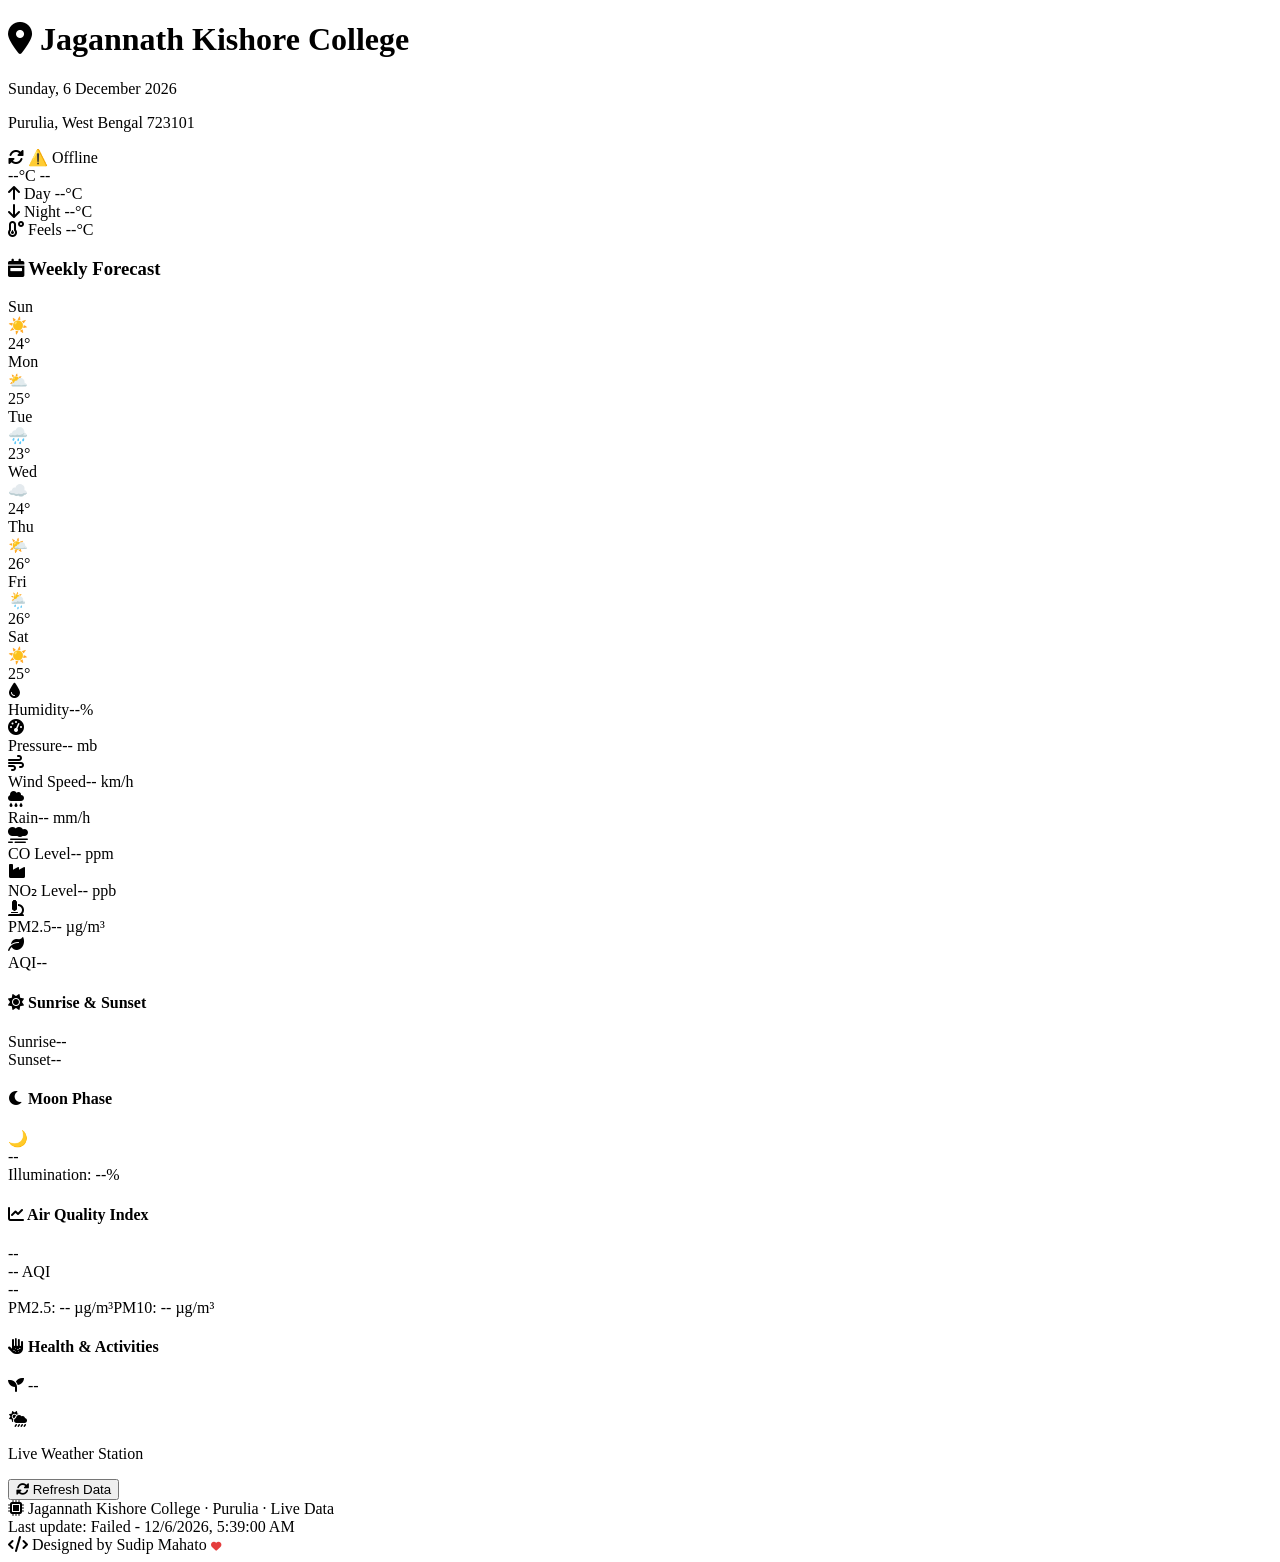
==== index.html @ 088af23a "Add files via upload" ====
<!DOCTYPE html>
<html lang="en">
<head>
    <meta charset="UTF-8">
    <meta name="viewport" content="width=device-width, initial-scale=1.0, user-scalable=yes">
    <title>Jagannath Kishore College · Live Weather Station</title>
    <link href="https://fonts.googleapis.com/css2?family=Inter:opsz,wght@14..32,300;400;500;600;700;800&display=swap" rel="stylesheet">
    <link rel="stylesheet" href="https://cdnjs.cloudflare.com/ajax/libs/font-awesome/6.0.0-beta3/css/all.min.css">
    <link rel="stylesheet" href="styles.css">
</head>
<body>
<div class="dashboard">
    <div class="header">
        <div class="location-date">
            <h1><i class="fas fa-map-marker-alt"></i> Jagannath Kishore College</h1>
            <p class="date" id="currentDate">Loading...</p>
            <p class="sub-location">Purulia, West Bengal 723101</p>
        </div>
        <div class="last-updated-badge"><i class="fas fa-sync-alt"></i> <span id="refreshHint">Connecting...</span></div>
    </div>

    <div class="main-temp-section">
        <div class="temp-display">
            <span class="large-temp" id="mainTemp">--</span><span class="temp-unit">°C</span>
            <span class="weather-condition" id="weatherCondition">--</span>
        </div>
        <div class="temp-details">
            <div class="detail-item"><i class="fas fa-arrow-up"></i> Day <span id="dayHigh">--</span>°C</div>
            <div class="detail-item"><i class="fas fa-arrow-down"></i> Night <span id="nightLow">--</span>°C</div>
            <div class="detail-item"><i class="fas fa-temperature-low"></i> Feels <span id="feelsLike">--</span>°C</div>
        </div>
    </div>

    <div class="section-title"><h3><i class="fas fa-calendar-week"></i> Weekly Forecast</h3></div>
    <div class="forecast-scroll" id="forecastContainer">Loading forecast...</div>

    <div class="two-columns">
        <div class="metrics-grid">
            <div class="metric-card"><div class="metric-icon"><i class="fas fa-tint"></i></div><div class="metric-info"><span class="metric-label">Humidity</span><span class="metric-value" id="humidityVal">--<span class="unit-sm">%</span></span></div></div>
            <div class="metric-card"><div class="metric-icon"><i class="fas fa-gauge-high"></i></div><div class="metric-info"><span class="metric-label">Pressure</span><span class="metric-value" id="pressureVal">--<span class="unit-sm"> mb</span></span></div></div>
            <div class="metric-card"><div class="metric-icon"><i class="fas fa-wind"></i></div><div class="metric-info"><span class="metric-label">Wind Speed</span><span class="metric-value" id="windInfo">--<span class="unit-sm"> km/h</span></span></div></div>
            <div class="metric-card"><div class="metric-icon"><i class="fas fa-cloud-rain"></i></div><div class="metric-info"><span class="metric-label">Rain</span><span class="metric-value" id="rainVal">--<span class="unit-sm"> mm/h</span></span></div></div>
            <div class="metric-card"><div class="metric-icon"><i class="fas fa-smog"></i></div><div class="metric-info"><span class="metric-label">CO Level</span><span class="metric-value" id="coVal">--<span class="unit-sm"> ppm</span></span></div></div>
            <div class="metric-card"><div class="metric-icon"><i class="fas fa-industry"></i></div><div class="metric-info"><span class="metric-label">NO₂ Level</span><span class="metric-value" id="no2Val">--<span class="unit-sm"> ppb</span></span></div></div>
            <div class="metric-card"><div class="metric-icon"><i class="fas fa-microscope"></i></div><div class="metric-info"><span class="metric-label">PM2.5</span><span class="metric-value" id="pm25val">--<span class="unit-sm"> µg/m³</span></span></div></div>
            <div class="metric-card"><div class="metric-icon"><i class="fas fa-leaf"></i></div><div class="metric-info"><span class="metric-label">AQI</span><span class="metric-value" id="aqiValue">--</span></div></div>
        </div>

        <div class="sidebar">
            <div class="sidebar-card"><h4><i class="fas fa-sun"></i> Sunrise & Sunset</h4><div class="sun-times"><div class="sun-item"><span class="sun-label">Sunrise</span><span class="sun-value" id="sunriseTime">--</span></div><div class="sun-item"><span class="sun-label">Sunset</span><span class="sun-value" id="sunsetTime">--</span></div></div></div>
            <div class="sidebar-card"><h4><i class="fas fa-moon"></i> Moon Phase</h4><div class="moon-info"><div class="moon-icon-large">🌙</div><div><div class="moon-name" id="moonPhaseName">--</div><div class="moon-illum">Illumination: <span id="moonIllum">--</span>%</div></div></div></div>
            <div class="sidebar-card aqi-card-detail"><h4><i class="fas fa-chart-line"></i> Air Quality Index</h4><div class="aqi-level-large" id="aqiLevel">--</div><div class="aqi-value-large"><span id="aqiValueLarge">--</span> AQI</div><div class="aqi-description" id="aqiDesc">--</div><div class="pm-details"><span>PM2.5: <span id="pm25valSide">--</span> µg/m³</span><span>PM10: <span id="pm10valSide">--</span> µg/m³</span></div></div>
            <div class="sidebar-card"><h4><i class="fas fa-allergies"></i> Health & Activities</h4><p id="pollenInfo"><i class="fas fa-seedling"></i> --</p></div>
            <div class="get-app-card"><i class="fas fa-cloud-sun-rain"></i><p>Live Weather Station</p><button class="app-btn" id="refreshBtn"><i class="fas fa-sync-alt"></i> Refresh Data</button></div>
        </div>
    </div>

    <div class="footer">
        <div class="college-footer"><i class="fas fa-microchip"></i> Jagannath Kishore College · Purulia · Live Data</div>
        <div class="update-time" id="updateTimestamp">Last update: --</div>
        <div class="designer-credit"><i class="fas fa-code"></i> Designed by Sudip Mahato <i class="fas fa-heart" style="color:#e53e3e; font-size:0.65rem;"></i></div>
    </div>
</div>

<script src="script.js"></script>
</body>
</html>
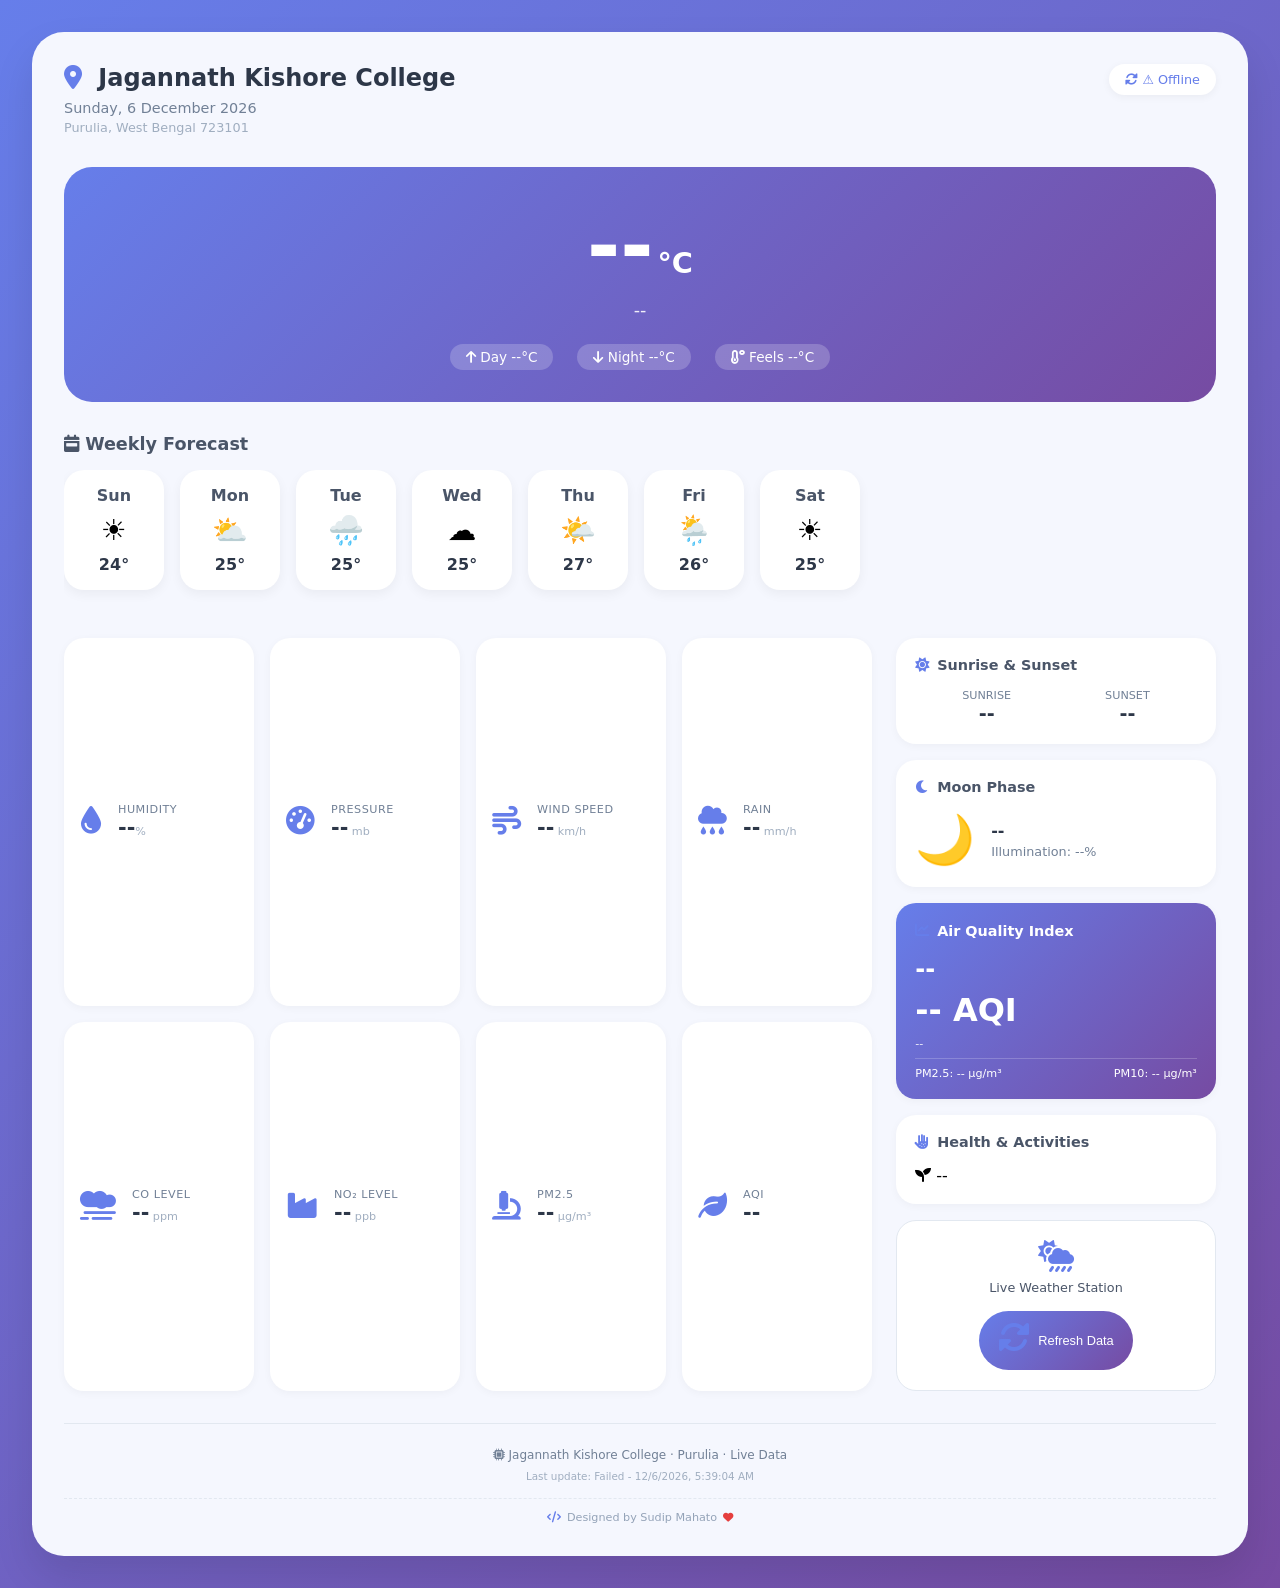
==== commit 1cb8103d: "Update index.html" ====
--- a/index.html
+++ b/index.html
@@ -6,7 +6,424 @@
     <title>Jagannath Kishore College · Live Weather Station</title>
     <link href="https://fonts.googleapis.com/css2?family=Inter:opsz,wght@14..32,300;400;500;600;700;800&display=swap" rel="stylesheet">
     <link rel="stylesheet" href="https://cdnjs.cloudflare.com/ajax/libs/font-awesome/6.0.0-beta3/css/all.min.css">
-    <link rel="stylesheet" href="styles.css">
+    <style>
+        * {
+            margin: 0;
+            padding: 0;
+            box-sizing: border-box;
+        }
+
+        body {
+            font-family: 'Inter', system-ui, sans-serif;
+            background: linear-gradient(135deg, #667eea 0%, #764ba2 100%);
+            padding: 2rem;
+            min-height: 100vh;
+        }
+
+        .dashboard {
+            max-width: 1400px;
+            margin: 0 auto;
+            background: #f5f7fe;
+            border-radius: 32px;
+            box-shadow: 0 20px 40px rgba(0,0,0,0.1);
+            overflow: hidden;
+            padding: 2rem;
+        }
+
+        .header {
+            display: flex;
+            justify-content: space-between;
+            align-items: flex-start;
+            margin-bottom: 2rem;
+            flex-wrap: wrap;
+            gap: 1rem;
+        }
+
+        .location-date h1 {
+            font-size: 1.5rem;
+            color: #2d3748;
+            margin-bottom: 0.5rem;
+        }
+
+        .location-date h1 i {
+            color: #667eea;
+            margin-right: 8px;
+        }
+
+        .date {
+            font-size: 0.9rem;
+            color: #718096;
+            margin-bottom: 0.25rem;
+        }
+
+        .sub-location {
+            font-size: 0.8rem;
+            color: #a0aec0;
+        }
+
+        .last-updated-badge {
+            background: white;
+            padding: 0.5rem 1rem;
+            border-radius: 50px;
+            box-shadow: 0 2px 8px rgba(0,0,0,0.05);
+            font-size: 0.8rem;
+            color: #667eea;
+        }
+
+        .main-temp-section {
+            background: linear-gradient(135deg, #667eea 0%, #764ba2 100%);
+            border-radius: 28px;
+            padding: 2rem;
+            margin-bottom: 2rem;
+            color: white;
+            text-align: center;
+        }
+
+        .large-temp {
+            font-size: 5rem;
+            font-weight: 800;
+        }
+
+        .temp-unit {
+            font-size: 1.8rem;
+            font-weight: 600;
+            margin-left: 4px;
+        }
+
+        .weather-condition {
+            display: block;
+            font-size: 1.1rem;
+            margin-top: 0.5rem;
+            opacity: 0.9;
+        }
+
+        .temp-details {
+            display: flex;
+            justify-content: center;
+            gap: 1.5rem;
+            margin-top: 1.5rem;
+        }
+
+        .detail-item {
+            background: rgba(255,255,255,0.2);
+            padding: 0.3rem 1rem;
+            border-radius: 50px;
+            font-size: 0.85rem;
+        }
+
+        .section-title {
+            margin: 1.5rem 0 1rem;
+        }
+
+        .section-title h3 {
+            font-size: 1.1rem;
+            color: #4a5568;
+        }
+
+        .forecast-scroll {
+            display: flex;
+            gap: 1rem;
+            overflow-x: auto;
+            padding-bottom: 1rem;
+            margin-bottom: 2rem;
+            scrollbar-width: thin;
+        }
+
+        .forecast-scroll::-webkit-scrollbar {
+            height: 6px;
+        }
+
+        .forecast-scroll::-webkit-scrollbar-track {
+            background: #e2e8f0;
+            border-radius: 10px;
+        }
+
+        .forecast-scroll::-webkit-scrollbar-thumb {
+            background: #667eea;
+            border-radius: 10px;
+        }
+
+        .forecast-card {
+            min-width: 100px;
+            background: white;
+            border-radius: 20px;
+            padding: 1rem;
+            text-align: center;
+            box-shadow: 0 4px 12px rgba(0,0,0,0.05);
+            transition: transform 0.2s;
+        }
+
+        .forecast-card:hover {
+            transform: translateY(-4px);
+        }
+
+        .forecast-day {
+            font-weight: 600;
+            color: #4a5568;
+            margin-bottom: 8px;
+        }
+
+        .forecast-icon {
+            font-size: 1.8rem;
+            margin: 8px 0;
+        }
+
+        .forecast-temp {
+            font-weight: 700;
+            color: #2d3748;
+        }
+
+        .two-columns {
+            display: grid;
+            grid-template-columns: 1fr 320px;
+            gap: 1.5rem;
+            margin-top: 1rem;
+        }
+
+        .metrics-grid {
+            display: grid;
+            grid-template-columns: repeat(auto-fill, minmax(180px, 1fr));
+            gap: 1rem;
+        }
+
+        .metric-card {
+            background: white;
+            border-radius: 20px;
+            padding: 1rem;
+            display: flex;
+            align-items: center;
+            gap: 1rem;
+            box-shadow: 0 2px 8px rgba(0,0,0,0.04);
+            transition: all 0.2s;
+        }
+
+        .metric-card:hover {
+            box-shadow: 0 6px 16px rgba(0,0,0,0.08);
+            transform: translateY(-2px);
+        }
+
+        .metric-icon i {
+            font-size: 1.8rem;
+            color: #667eea;
+        }
+
+        .metric-info {
+            display: flex;
+            flex-direction: column;
+        }
+
+        .metric-label {
+            font-size: 0.7rem;
+            text-transform: uppercase;
+            color: #718096;
+            letter-spacing: 0.5px;
+        }
+
+        .metric-value {
+            font-size: 1.3rem;
+            font-weight: 700;
+            color: #2d3748;
+        }
+
+        .unit-sm {
+            font-size: 0.7rem;
+            font-weight: 500;
+            color: #a0aec0;
+        }
+
+        .sidebar {
+            display: flex;
+            flex-direction: column;
+            gap: 1rem;
+        }
+
+        .sidebar-card {
+            background: white;
+            border-radius: 20px;
+            padding: 1.2rem;
+            box-shadow: 0 2px 8px rgba(0,0,0,0.04);
+        }
+
+        .sidebar-card h4 {
+            font-size: 0.9rem;
+            color: #4a5568;
+            margin-bottom: 1rem;
+            display: flex;
+            align-items: center;
+            gap: 8px;
+        }
+
+        .sidebar-card h4 i {
+            color: #667eea;
+        }
+
+        .sun-times {
+            display: flex;
+            justify-content: space-around;
+        }
+
+        .sun-item {
+            text-align: center;
+        }
+
+        .sun-label {
+            display: block;
+            font-size: 0.7rem;
+            color: #718096;
+            text-transform: uppercase;
+        }
+
+        .sun-value {
+            font-size: 1.2rem;
+            font-weight: 600;
+            color: #2d3748;
+        }
+
+        .moon-info {
+            display: flex;
+            align-items: center;
+            gap: 1rem;
+        }
+
+        .moon-icon-large {
+            font-size: 3rem;
+        }
+
+        .moon-name {
+            font-weight: 600;
+            color: #2d3748;
+            margin-bottom: 4px;
+        }
+
+        .moon-illum {
+            font-size: 0.8rem;
+            color: #718096;
+        }
+
+        .aqi-card-detail {
+            background: linear-gradient(135deg, #667eea 0%, #764ba2 100%);
+            color: white;
+        }
+
+        .aqi-card-detail h4 {
+            color: white;
+        }
+
+        .aqi-level-large {
+            font-size: 1.5rem;
+            font-weight: 700;
+            margin: 0.5rem 0;
+        }
+
+        .aqi-value-large {
+            font-size: 2rem;
+            font-weight: 800;
+        }
+
+        .aqi-description {
+            font-size: 0.7rem;
+            opacity: 0.9;
+            margin: 0.5rem 0;
+        }
+
+        .pm-details {
+            display: flex;
+            justify-content: space-between;
+            font-size: 0.7rem;
+            margin-top: 0.5rem;
+            border-top: 1px solid rgba(255,255,255,0.2);
+            padding-top: 0.5rem;
+        }
+
+        .get-app-card {
+            background: white;
+            border-radius: 20px;
+            padding: 1.2rem;
+            text-align: center;
+            border: 1px solid #e2e8f0;
+        }
+
+        .get-app-card i {
+            font-size: 2rem;
+            color: #667eea;
+            margin-bottom: 8px;
+        }
+
+        .get-app-card p {
+            font-size: 0.8rem;
+            color: #4a5568;
+            margin-bottom: 1rem;
+        }
+
+        .app-btn {
+            background: linear-gradient(135deg, #667eea 0%, #764ba2 100%);
+            color: white;
+            border: none;
+            padding: 0.6rem 1.2rem;
+            border-radius: 50px;
+            font-size: 0.8rem;
+            cursor: pointer;
+            transition: opacity 0.2s;
+            display: inline-flex;
+            align-items: center;
+            gap: 8px;
+        }
+
+        .app-btn:hover {
+            opacity: 0.9;
+        }
+
+        .footer {
+            margin-top: 2rem;
+            padding-top: 1.5rem;
+            border-top: 1px solid #e2e8f0;
+            text-align: center;
+        }
+
+        .college-footer {
+            font-size: 0.75rem;
+            color: #718096;
+            margin-bottom: 0.5rem;
+        }
+
+        .update-time {
+            font-size: 0.65rem;
+            color: #a0aec0;
+            margin-top: 0.5rem;
+        }
+
+        .designer-credit {
+            margin-top: 1rem;
+            padding-top: 0.75rem;
+            border-top: 1px dashed #e2e8f0;
+            font-size: 0.7rem;
+            color: #94a3b8;
+            text-align: center;
+        }
+
+        .designer-credit i {
+            color: #667eea;
+            margin: 0 2px;
+        }
+
+        @media (max-width: 900px) {
+            body {
+                padding: 1rem;
+            }
+            .dashboard {
+                padding: 1rem;
+            }
+            .two-columns {
+                grid-template-columns: 1fr;
+            }
+            .large-temp {
+                font-size: 3.5rem;
+            }
+            .temp-unit {
+                font-size: 1.2rem;
+            }
+        }
+    </style>
 </head>
 <body>
 <div class="dashboard">
@@ -62,6 +479,154 @@
     </div>
 </div>
 
-<script src="script.js"></script>
+<script>
+    // Your Google Apps Script URL
+    const APP_SCRIPT_URL = "https://script.google.com/macros/s/AKfycbwYH5Z_UHoLAL3S5qI3YYpnICHrtEcD-1VmdOc028qexu4j9sNbNYFOlctTRDMMPaZZcw/exec";
+
+    function setCurrentDate() {
+        const days = ['Sunday', 'Monday', 'Tuesday', 'Wednesday', 'Thursday', 'Friday', 'Saturday'];
+        const months = ['January', 'February', 'March', 'April', 'May', 'June', 'July', 'August', 'September', 'October', 'November', 'December'];
+        const now = new Date();
+        document.getElementById('currentDate').textContent = `${days[now.getDay()]}, ${now.getDate()} ${months[now.getMonth()]} ${now.getFullYear()}`;
+    }
+    setCurrentDate();
+
+    function generateWeeklyForecast(currentTemp) {
+        const days = ['Sunday', 'Monday', 'Tuesday', 'Wednesday', 'Thursday', 'Friday', 'Saturday'];
+        const icons = ['☀️', '⛅', '🌧️', '☁️', '🌤️', '🌦️'];
+        const today = new Date().getDay();
+        const forecast = [];
+        for (let i = 0; i < 7; i++) {
+            const dayIndex = (today + i) % 7;
+            let tempChange = i === 0 ? 0 : (Math.random() * 5) - 1;
+            forecast.push({ day: days[dayIndex], temp: Math.round(currentTemp + tempChange), icon: icons[i % icons.length] });
+        }
+        return forecast;
+    }
+
+    function renderForecast(forecast) {
+        const container = document.getElementById('forecastContainer');
+        if (!container) return;
+        container.innerHTML = forecast.map(day => `<div class="forecast-card"><div class="forecast-day">${day.day.substring(0, 3)}</div><div class="forecast-icon">${day.icon}</div><div class="forecast-temp">${day.temp}°</div></div>`).join('');
+    }
+
+    function calculateAQI(pm25, pm10) {
+        const pm25Breakpoints = [0, 30, 60, 90, 120, 250, 500];
+        const pm25AQI = [0, 50, 100, 200, 300, 400, 500];
+        const pm10Breakpoints = [0, 50, 100, 250, 350, 430, 500];
+        const pm10AQI = [0, 50, 100, 200, 300, 400, 500];
+
+        function calcSubIndex(value, breakpoints, aqiValues) {
+            if (value <= breakpoints[0]) return 0;
+            for (let i = 1; i < breakpoints.length; i++) {
+                if (value <= breakpoints[i]) {
+                    const bpLow = breakpoints[i - 1], bpHigh = breakpoints[i];
+                    const aqiLow = aqiValues[i - 1], aqiHigh = aqiValues[i];
+                    return Math.round(((aqiHigh - aqiLow) / (bpHigh - bpLow)) * (value - bpLow) + aqiLow);
+                }
+            }
+            return aqiValues[aqiValues.length - 1];
+        }
+        return Math.max(calcSubIndex(pm25, pm25Breakpoints, pm25AQI), calcSubIndex(pm10, pm10Breakpoints, pm10AQI));
+    }
+
+    async function fetchWeatherData() {
+        const statusHint = document.getElementById('refreshHint');
+        const updateTimestamp = document.getElementById('updateTimestamp');
+        try {
+            if (statusHint) statusHint.innerHTML = "<i class='fas fa-spinner fa-pulse'></i> Loading...";
+            const response = await fetch(APP_SCRIPT_URL);
+            const result = await response.json();
+            if (result.status === 'success' && result.data && result.data.length > 0) {
+                const d = result.data[0];
+                
+                // 13-column mapping: A=temp, B=humidity, C=highTemp, D=lowTemp, E=pressure, F=uvIndex, G=pm25, H=pm10, I=co, J=no2, K=windSpeed, L=windDirection, M=rainfall
+                const temp = parseFloat(d[0]) || 24;
+                const humidity = parseFloat(d[1]) || 65;
+                const highTemp = parseFloat(d[2]) || 32;
+                const lowTemp = parseFloat(d[3]) || 22;
+                const pressure = parseFloat(d[4]) || 1013;
+                const pm25 = parseFloat(d[6]) || 45;
+                const pm10 = parseFloat(d[7]) || 78;
+                const co = parseFloat(d[8]) || 0.8;
+                const no2 = parseFloat(d[9]) || 25;
+                const windSpeed = parseFloat(d[10]) || 12;
+                const rainfall = parseFloat(d[12]) || 0;
+                const aqi = calculateAQI(pm25, pm10);
+                
+                let aqiLevel = "Good", aqiDesc = "Air quality is satisfactory";
+                if (aqi > 50 && aqi <= 100) { aqiLevel = "Satisfactory"; aqiDesc = "May cause minor breathing discomfort"; }
+                else if (aqi > 100 && aqi <= 200) { aqiLevel = "Moderate"; aqiDesc = "May cause breathing discomfort to sensitive groups"; }
+                else if (aqi > 200 && aqi <= 300) { aqiLevel = "Poor"; aqiDesc = "May cause breathing discomfort to most people"; }
+                else if (aqi > 300 && aqi <= 400) { aqiLevel = "Very Poor"; aqiDesc = "May cause respiratory illness"; }
+                else if (aqi > 400) { aqiLevel = "Severe"; aqiDesc = "May cause serious health effects"; }
+                
+                let condition = "Clear Sky";
+                if (rainfall > 5) condition = "Heavy Rain";
+                else if (rainfall > 1) condition = "Light Rain";
+                else if (rainfall > 0) condition = "Drizzle";
+                else if (temp > 35) condition = "Hot & Sunny";
+                else if (temp < 15) condition = "Cold";
+                
+                // Simple moon phase calculation
+                const getMoonPhase = () => {
+                    const phaseNames = ["New Moon", "Waxing Crescent", "First Quarter", "Waxing Gibbous", "Full Moon", "Waning Gibbous", "Last Quarter", "Waning Crescent"];
+                    const lunarMonth = 29.53;
+                    const now = new Date();
+                    const newMoon = new Date(2025, 4, 1); // approximate
+                    const diffDays = (now - newMoon) / (1000 * 60 * 60 * 24);
+                    const phaseIndex = Math.floor((diffDays % lunarMonth) / lunarMonth * 8);
+                    return phaseNames[phaseIndex % 8];
+                };
+                
+                document.getElementById('mainTemp').textContent = temp.toFixed(1);
+                document.getElementById('weatherCondition').textContent = condition;
+                document.getElementById('dayHigh').textContent = highTemp.toFixed(1);
+                document.getElementById('nightLow').textContent = lowTemp.toFixed(1);
+                document.getElementById('feelsLike').textContent = (temp - 2).toFixed(1);
+                document.getElementById('humidityVal').innerHTML = humidity.toFixed(0) + '<span class="unit-sm">%</span>';
+                document.getElementById('pressureVal').innerHTML = pressure.toFixed(1) + '<span class="unit-sm"> mb</span>';
+                document.getElementById('windInfo').innerHTML = windSpeed.toFixed(1) + '<span class="unit-sm"> km/h</span>';
+                document.getElementById('rainVal').innerHTML = rainfall.toFixed(1) + '<span class="unit-sm"> mm/h</span>';
+                document.getElementById('coVal').innerHTML = co.toFixed(2) + '<span class="unit-sm"> ppm</span>';
+                document.getElementById('no2Val').innerHTML = no2.toFixed(1) + '<span class="unit-sm"> ppb</span>';
+                document.getElementById('pm25val').innerHTML = pm25.toFixed(1) + '<span class="unit-sm"> µg/m³</span>';
+                document.getElementById('pm25valSide').textContent = pm25.toFixed(1);
+                document.getElementById('pm10valSide').textContent = pm10.toFixed(1);
+                document.getElementById('aqiValue').textContent = aqi;
+                document.getElementById('aqiValueLarge').textContent = aqi;
+                document.getElementById('aqiLevel').textContent = aqiLevel;
+                document.getElementById('aqiDesc').textContent = aqiDesc;
+                document.getElementById('moonPhaseName').textContent = getMoonPhase();
+                document.getElementById('moonIllum').textContent = Math.floor(Math.random() * 100);
+                document.getElementById('sunriseTime').textContent = "05:08 AM";
+                document.getElementById('sunsetTime').textContent = "06:18 PM";
+                document.getElementById('pollenInfo').innerHTML = '<i class="fas fa-seedling"></i> Pollen levels are moderate in Purulia today';
+                renderForecast(generateWeeklyForecast(temp));
+                updateTimestamp.innerHTML = `Last update: ${new Date().toLocaleString()}`;
+                statusHint.innerHTML = "✅ Live";
+            } else {
+                throw new Error("No data");
+            }
+        } catch (error) {
+            console.error("Fetch error:", error);
+            statusHint.innerHTML = "⚠️ Offline";
+            updateTimestamp.innerHTML = `Last update: Failed - ${new Date().toLocaleString()}`;
+            renderForecast(generateWeeklyForecast(24));
+        }
+    }
+
+    document.getElementById('refreshBtn').addEventListener('click', async () => {
+        const btn = document.getElementById('refreshBtn');
+        btn.innerHTML = '<i class="fas fa-spinner fa-pulse"></i> Loading';
+        btn.disabled = true;
+        await fetchWeatherData();
+        btn.innerHTML = '<i class="fas fa-sync-alt"></i> Refresh Data';
+        btn.disabled = false;
+    });
+
+    fetchWeatherData();
+    setInterval(fetchWeatherData, 60000);
+</script>
 </body>
-</html>+</html>
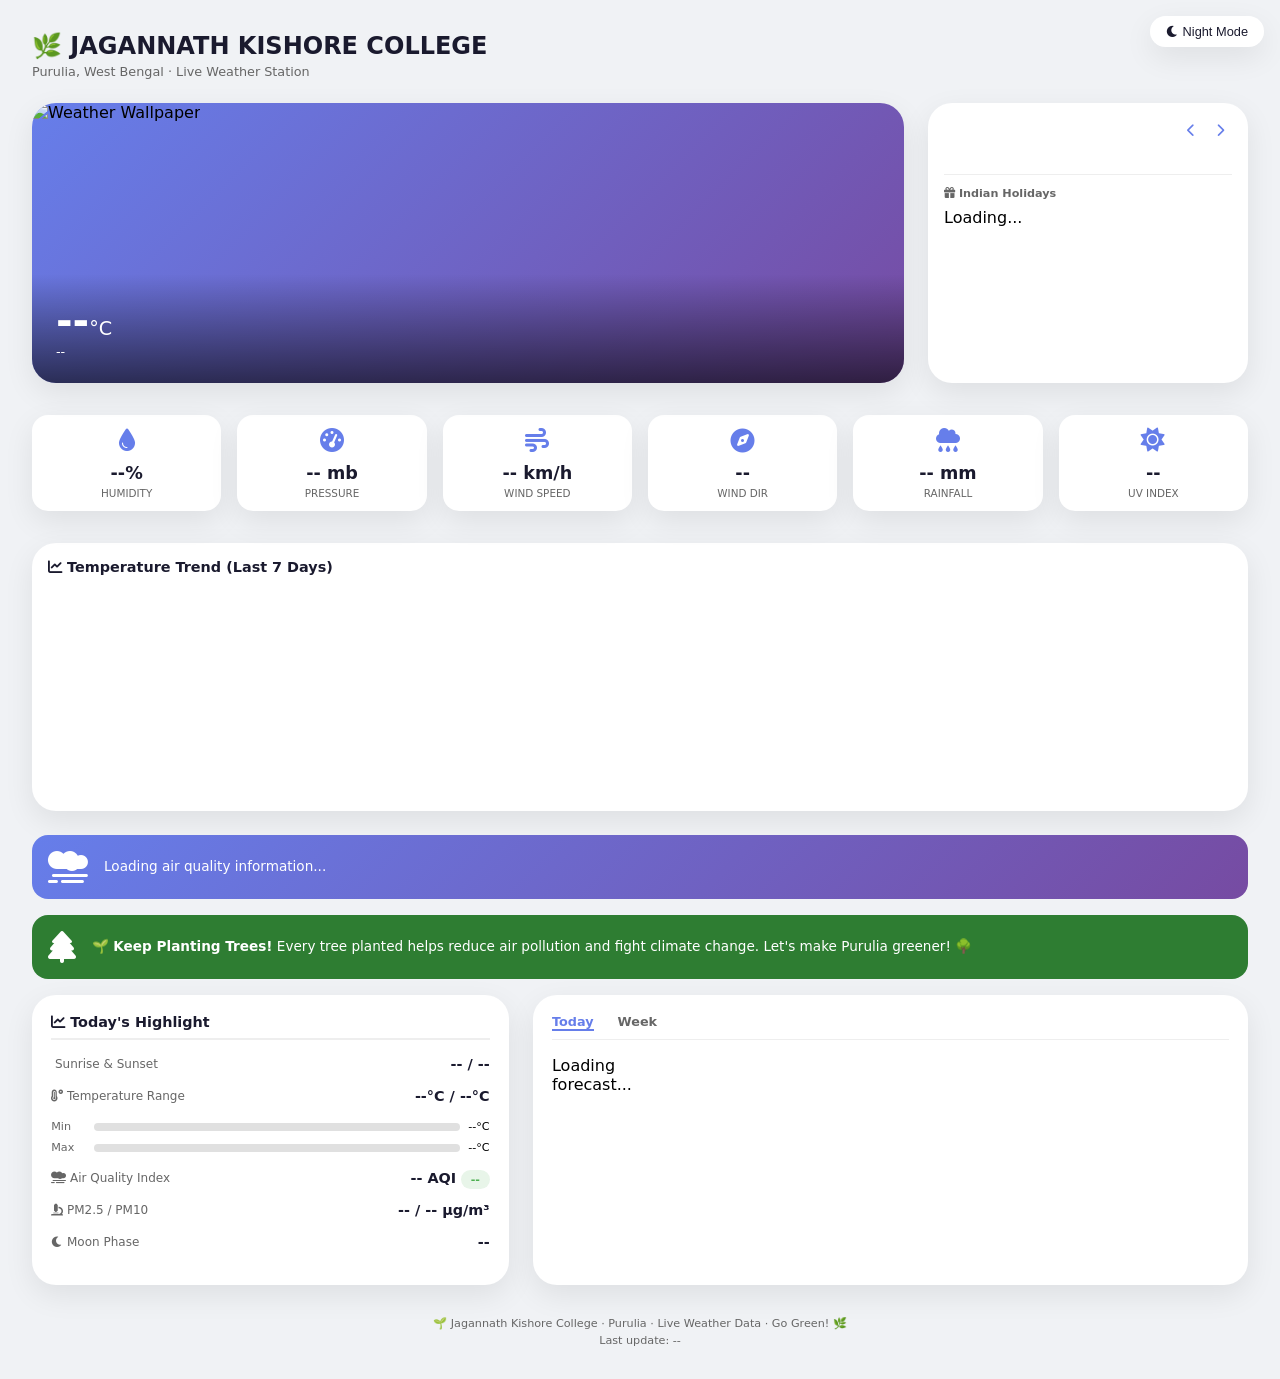
==== commit ffd65375: "Update index.html" ====
--- a/index.html
+++ b/index.html
@@ -3,9 +3,10 @@
 <head>
     <meta charset="UTF-8">
     <meta name="viewport" content="width=device-width, initial-scale=1.0, user-scalable=yes">
-    <title>Jagannath Kishore College · Live Weather Station</title>
+    <title>JK College · Weather Forecast</title>
     <link href="https://fonts.googleapis.com/css2?family=Inter:opsz,wght@14..32,300;400;500;600;700;800&display=swap" rel="stylesheet">
     <link rel="stylesheet" href="https://cdnjs.cloudflare.com/ajax/libs/font-awesome/6.0.0-beta3/css/all.min.css">
+    <script src="https://cdn.jsdelivr.net/npm/chart.js"></script>
     <style>
         * {
             margin: 0;
@@ -13,501 +14,776 @@
             box-sizing: border-box;
         }
 
+        /* Light Mode (Default) */
+        :root {
+            --bg-body: #f0f2f5;
+            --card-bg: white;
+            --text-primary: #1a1a2e;
+            --text-secondary: #666;
+            --border-color: #eee;
+            --shadow: 0 10px 30px rgba(0, 0, 0, 0.08);
+            --stat-bg: white;
+            --accent: #667eea;
+        }
+
+        /* Dark Mode */
+        body.dark {
+            --bg-body: #121212;
+            --card-bg: #1e1e2e;
+            --text-primary: #f0f0f0;
+            --text-secondary: #aaa;
+            --border-color: #333;
+            --shadow: 0 10px 30px rgba(0, 0, 0, 0.3);
+            --stat-bg: #2a2a3a;
+            --accent: #9f7aea;
+        }
+
         body {
             font-family: 'Inter', system-ui, sans-serif;
-            background: linear-gradient(135deg, #667eea 0%, #764ba2 100%);
+            background: var(--bg-body);
             padding: 2rem;
             min-height: 100vh;
-        }
-
-        .dashboard {
+            transition: all 0.3s ease;
+        }
+
+        /* Theme Toggle Button */
+        .theme-toggle {
+            position: fixed;
+            top: 1rem;
+            right: 1rem;
+            background: var(--card-bg);
+            border: none;
+            border-radius: 2rem;
+            padding: 0.5rem 1rem;
+            cursor: pointer;
+            font-size: 0.8rem;
+            color: var(--text-primary);
+            box-shadow: var(--shadow);
+            z-index: 100;
+            transition: all 0.3s;
+        }
+
+        /* Main Container */
+        .container {
             max-width: 1400px;
             margin: 0 auto;
-            background: #f5f7fe;
-            border-radius: 32px;
-            box-shadow: 0 20px 40px rgba(0,0,0,0.1);
-            overflow: hidden;
-            padding: 2rem;
-        }
-
-        .header {
-            display: flex;
-            justify-content: space-between;
-            align-items: flex-start;
-            margin-bottom: 2rem;
-            flex-wrap: wrap;
-            gap: 1rem;
-        }
-
-        .location-date h1 {
+        }
+
+        /* College Header */
+        .college-header {
+            margin-bottom: 1.5rem;
+        }
+
+        .college-header h1 {
             font-size: 1.5rem;
-            color: #2d3748;
-            margin-bottom: 0.5rem;
-        }
-
-        .location-date h1 i {
-            color: #667eea;
-            margin-right: 8px;
-        }
-
-        .date {
-            font-size: 0.9rem;
-            color: #718096;
-            margin-bottom: 0.25rem;
-        }
-
-        .sub-location {
+            font-weight: 700;
+            color: var(--text-primary);
+        }
+
+        .college-header p {
             font-size: 0.8rem;
-            color: #a0aec0;
-        }
-
-        .last-updated-badge {
-            background: white;
-            padding: 0.5rem 1rem;
-            border-radius: 50px;
-            box-shadow: 0 2px 8px rgba(0,0,0,0.05);
-            font-size: 0.8rem;
-            color: #667eea;
-        }
-
-        .main-temp-section {
-            background: linear-gradient(135deg, #667eea 0%, #764ba2 100%);
-            border-radius: 28px;
-            padding: 2rem;
-            margin-bottom: 2rem;
-            color: white;
-            text-align: center;
-        }
-
-        .large-temp {
-            font-size: 5rem;
-            font-weight: 800;
-        }
-
-        .temp-unit {
-            font-size: 1.8rem;
-            font-weight: 600;
-            margin-left: 4px;
-        }
-
-        .weather-condition {
-            display: block;
-            font-size: 1.1rem;
-            margin-top: 0.5rem;
-            opacity: 0.9;
-        }
-
-        .temp-details {
-            display: flex;
-            justify-content: center;
-            gap: 1.5rem;
-            margin-top: 1.5rem;
-        }
-
-        .detail-item {
-            background: rgba(255,255,255,0.2);
-            padding: 0.3rem 1rem;
-            border-radius: 50px;
-            font-size: 0.85rem;
-        }
-
-        .section-title {
-            margin: 1.5rem 0 1rem;
-        }
-
-        .section-title h3 {
-            font-size: 1.1rem;
-            color: #4a5568;
-        }
-
-        .forecast-scroll {
-            display: flex;
-            gap: 1rem;
-            overflow-x: auto;
-            padding-bottom: 1rem;
-            margin-bottom: 2rem;
-            scrollbar-width: thin;
-        }
-
-        .forecast-scroll::-webkit-scrollbar {
-            height: 6px;
-        }
-
-        .forecast-scroll::-webkit-scrollbar-track {
-            background: #e2e8f0;
-            border-radius: 10px;
-        }
-
-        .forecast-scroll::-webkit-scrollbar-thumb {
-            background: #667eea;
-            border-radius: 10px;
-        }
-
-        .forecast-card {
-            min-width: 100px;
-            background: white;
-            border-radius: 20px;
-            padding: 1rem;
-            text-align: center;
-            box-shadow: 0 4px 12px rgba(0,0,0,0.05);
-            transition: transform 0.2s;
-        }
-
-        .forecast-card:hover {
-            transform: translateY(-4px);
-        }
-
-        .forecast-day {
-            font-weight: 600;
-            color: #4a5568;
-            margin-bottom: 8px;
-        }
-
-        .forecast-icon {
-            font-size: 1.8rem;
-            margin: 8px 0;
-        }
-
-        .forecast-temp {
-            font-weight: 700;
-            color: #2d3748;
-        }
-
-        .two-columns {
+            color: var(--text-secondary);
+            margin-top: 0.25rem;
+        }
+
+        /* Top Row: Hero Image + Calendar */
+        .top-row {
             display: grid;
             grid-template-columns: 1fr 320px;
             gap: 1.5rem;
+            margin-bottom: 2rem;
+        }
+
+        /* Hero Image */
+        .hero-image {
+            background: linear-gradient(135deg, #667eea 0%, #764ba2 100%);
+            border-radius: 1.5rem;
+            overflow: hidden;
+            box-shadow: var(--shadow);
+            height: 280px;
+            position: relative;
+        }
+
+        .hero-image img {
+            width: 100%;
+            height: 100%;
+            object-fit: cover;
+        }
+
+        .hero-overlay {
+            position: absolute;
+            bottom: 0;
+            left: 0;
+            right: 0;
+            background: linear-gradient(to top, rgba(0,0,0,0.6), transparent);
+            padding: 1.5rem;
+            color: white;
+        }
+
+        .hero-overlay .temp-large {
+            font-size: 2.5rem;
+            font-weight: 800;
+        }
+
+        /* Calendar Card */
+        .calendar-card {
+            background: var(--card-bg);
+            border-radius: 1.5rem;
+            padding: 1rem;
+            box-shadow: var(--shadow);
+        }
+
+        .calendar-header {
+            display: flex;
+            justify-content: space-between;
+            align-items: center;
+            margin-bottom: 1rem;
+        }
+
+        .calendar-header h3 {
+            font-size: 0.9rem;
+            font-weight: 600;
+            color: var(--text-primary);
+        }
+
+        .calendar-nav button {
+            background: none;
+            border: none;
+            cursor: pointer;
+            padding: 0.25rem 0.5rem;
+            color: var(--accent);
+        }
+
+        .calendar-grid {
+            display: grid;
+            grid-template-columns: repeat(7, 1fr);
+            gap: 0.25rem;
+            text-align: center;
+        }
+
+        .calendar-weekday {
+            font-size: 0.65rem;
+            font-weight: 600;
+            color: var(--text-secondary);
+            padding: 0.25rem;
+        }
+
+        .calendar-day {
+            font-size: 0.7rem;
+            padding: 0.35rem;
+            border-radius: 50%;
+            cursor: pointer;
+            color: var(--text-primary);
+        }
+
+        .calendar-day.today {
+            background: var(--accent);
+            color: white;
+        }
+
+        .calendar-day.holiday {
+            color: #e53e3e;
+            font-weight: 600;
+        }
+
+        /* Holidays List */
+        .holidays-list {
             margin-top: 1rem;
-        }
-
-        .metrics-grid {
+            padding-top: 0.75rem;
+            border-top: 1px solid var(--border-color);
+        }
+
+        .holidays-list h4 {
+            font-size: 0.7rem;
+            color: var(--text-secondary);
+            margin-bottom: 0.5rem;
+        }
+
+        .holiday-item {
+            font-size: 0.65rem;
+            padding: 0.25rem 0;
+            color: #e53e3e;
+            display: flex;
+            gap: 0.5rem;
+        }
+
+        /* Weather Stats Row */
+        .stats-row {
             display: grid;
-            grid-template-columns: repeat(auto-fill, minmax(180px, 1fr));
+            grid-template-columns: repeat(6, 1fr);
             gap: 1rem;
-        }
-
-        .metric-card {
-            background: white;
-            border-radius: 20px;
+            margin-bottom: 2rem;
+        }
+
+        .stat-card {
+            background: var(--stat-bg);
+            border-radius: 1rem;
+            padding: 0.75rem;
+            text-align: center;
+            box-shadow: var(--shadow);
+            transition: transform 0.2s;
+        }
+
+        .stat-card:hover {
+            transform: translateY(-3px);
+        }
+
+        .stat-icon {
+            font-size: 1.5rem;
+            color: var(--accent);
+            margin-bottom: 0.5rem;
+        }
+
+        .stat-value {
+            font-size: 1.1rem;
+            font-weight: 700;
+            color: var(--text-primary);
+        }
+
+        .stat-label {
+            font-size: 0.65rem;
+            color: var(--text-secondary);
+            text-transform: uppercase;
+            margin-top: 0.25rem;
+        }
+
+        /* Chart Container */
+        .chart-container {
+            background: var(--card-bg);
+            border-radius: 1.5rem;
             padding: 1rem;
+            margin-bottom: 1.5rem;
+            box-shadow: var(--shadow);
+        }
+
+        .chart-container h3 {
+            font-size: 0.9rem;
+            font-weight: 600;
+            color: var(--text-primary);
+            margin-bottom: 1rem;
+        }
+
+        canvas {
+            max-height: 200px;
+            width: 100%;
+        }
+
+        /* Quote Cards */
+        .quote-card {
+            background: linear-gradient(135deg, var(--accent) 0%, #764ba2 100%);
+            border-radius: 1rem;
+            padding: 1rem;
+            margin-bottom: 1rem;
+            color: white;
             display: flex;
             align-items: center;
             gap: 1rem;
-            box-shadow: 0 2px 8px rgba(0,0,0,0.04);
-            transition: all 0.2s;
-        }
-
-        .metric-card:hover {
-            box-shadow: 0 6px 16px rgba(0,0,0,0.08);
-            transform: translateY(-2px);
-        }
-
-        .metric-icon i {
-            font-size: 1.8rem;
-            color: #667eea;
-        }
-
-        .metric-info {
-            display: flex;
-            flex-direction: column;
-        }
-
-        .metric-label {
-            font-size: 0.7rem;
-            text-transform: uppercase;
-            color: #718096;
-            letter-spacing: 0.5px;
-        }
-
-        .metric-value {
-            font-size: 1.3rem;
-            font-weight: 700;
-            color: #2d3748;
-        }
-
-        .unit-sm {
-            font-size: 0.7rem;
-            font-weight: 500;
-            color: #a0aec0;
-        }
-
-        .sidebar {
-            display: flex;
-            flex-direction: column;
-            gap: 1rem;
-        }
-
-        .sidebar-card {
-            background: white;
-            border-radius: 20px;
-            padding: 1.2rem;
-            box-shadow: 0 2px 8px rgba(0,0,0,0.04);
-        }
-
-        .sidebar-card h4 {
-            font-size: 0.9rem;
-            color: #4a5568;
+        }
+
+        .quote-card i {
+            font-size: 2rem;
+        }
+
+        .quote-card p {
+            font-size: 0.85rem;
+            line-height: 1.4;
+        }
+
+        .eco-card {
+            background: #2e7d32;
+            border-radius: 1rem;
+            padding: 1rem;
             margin-bottom: 1rem;
-            display: flex;
-            align-items: center;
-            gap: 8px;
-        }
-
-        .sidebar-card h4 i {
-            color: #667eea;
-        }
-
-        .sun-times {
-            display: flex;
-            justify-content: space-around;
-        }
-
-        .sun-item {
-            text-align: center;
-        }
-
-        .sun-label {
-            display: block;
-            font-size: 0.7rem;
-            color: #718096;
-            text-transform: uppercase;
-        }
-
-        .sun-value {
-            font-size: 1.2rem;
-            font-weight: 600;
-            color: #2d3748;
-        }
-
-        .moon-info {
+            color: white;
             display: flex;
             align-items: center;
             gap: 1rem;
         }
 
-        .moon-icon-large {
-            font-size: 3rem;
-        }
-
-        .moon-name {
+        .eco-card i {
+            font-size: 2rem;
+        }
+
+        .eco-card p {
+            font-size: 0.85rem;
+            line-height: 1.4;
+        }
+
+        /* Today's Highlight + Forecast Section */
+        .bottom-section {
+            display: grid;
+            grid-template-columns: 1fr 1.5fr;
+            gap: 1.5rem;
+        }
+
+        /* Today's Highlight Card */
+        .highlight-card {
+            background: var(--card-bg);
+            border-radius: 1.5rem;
+            padding: 1.2rem;
+            box-shadow: var(--shadow);
+        }
+
+        .highlight-card h3 {
+            font-size: 0.9rem;
             font-weight: 600;
-            color: #2d3748;
-            margin-bottom: 4px;
-        }
-
-        .moon-illum {
-            font-size: 0.8rem;
-            color: #718096;
-        }
-
-        .aqi-card-detail {
-            background: linear-gradient(135deg, #667eea 0%, #764ba2 100%);
-            color: white;
-        }
-
-        .aqi-card-detail h4 {
-            color: white;
-        }
-
-        .aqi-level-large {
-            font-size: 1.5rem;
-            font-weight: 700;
-            margin: 0.5rem 0;
-        }
-
-        .aqi-value-large {
-            font-size: 2rem;
-            font-weight: 800;
-        }
-
-        .aqi-description {
-            font-size: 0.7rem;
-            opacity: 0.9;
-            margin: 0.5rem 0;
-        }
-
-        .pm-details {
+            color: var(--text-primary);
+            margin-bottom: 1rem;
+            padding-bottom: 0.5rem;
+            border-bottom: 2px solid var(--border-color);
+        }
+
+        .highlight-item {
             display: flex;
             justify-content: space-between;
+            align-items: center;
+            margin-bottom: 1rem;
+        }
+
+        .highlight-label {
+            font-size: 0.75rem;
+            color: var(--text-secondary);
+        }
+
+        .highlight-value {
+            font-size: 0.9rem;
+            font-weight: 600;
+            color: var(--text-primary);
+        }
+
+        .aqi-badge {
+            background: #e8f5e9;
+            color: #4caf50;
+            padding: 0.2rem 0.6rem;
+            border-radius: 2rem;
             font-size: 0.7rem;
-            margin-top: 0.5rem;
-            border-top: 1px solid rgba(255,255,255,0.2);
-            padding-top: 0.5rem;
-        }
-
-        .get-app-card {
-            background: white;
-            border-radius: 20px;
+        }
+
+        .temp-graph {
+            margin: 1rem 0;
+        }
+
+        .temp-bar {
+            display: flex;
+            align-items: center;
+            gap: 0.5rem;
+            margin-bottom: 0.5rem;
+        }
+
+        .temp-bar-label {
+            font-size: 0.7rem;
+            width: 35px;
+            color: var(--text-secondary);
+        }
+
+        .temp-bar-fill {
+            flex: 1;
+            height: 8px;
+            background: #e0e0e0;
+            border-radius: 10px;
+            overflow: hidden;
+        }
+
+        .temp-bar-fill-inner {
+            height: 100%;
+            background: linear-gradient(90deg, var(--accent), #764ba2);
+            border-radius: 10px;
+            width: 0%;
+        }
+
+        /* Forecast Cards */
+        .forecast-card {
+            background: var(--card-bg);
+            border-radius: 1.5rem;
             padding: 1.2rem;
+            box-shadow: var(--shadow);
+        }
+
+        .forecast-header {
+            display: flex;
+            gap: 1.5rem;
+            margin-bottom: 1rem;
+            border-bottom: 1px solid var(--border-color);
+            padding-bottom: 0.5rem;
+        }
+
+        .forecast-tab {
+            font-size: 0.8rem;
+            font-weight: 600;
+            color: var(--text-secondary);
+            cursor: pointer;
+        }
+
+        .forecast-tab.active {
+            color: var(--accent);
+            border-bottom: 2px solid var(--accent);
+        }
+
+        .forecast-grid {
+            display: grid;
+            grid-template-columns: repeat(7, 1fr);
+            gap: 0.5rem;
+        }
+
+        .forecast-item {
             text-align: center;
-            border: 1px solid #e2e8f0;
-        }
-
-        .get-app-card i {
-            font-size: 2rem;
-            color: #667eea;
-            margin-bottom: 8px;
-        }
-
-        .get-app-card p {
+        }
+
+        .forecast-day {
+            font-size: 0.7rem;
+            font-weight: 600;
+            color: var(--text-secondary);
+        }
+
+        .forecast-icon {
+            font-size: 1.2rem;
+            margin: 0.5rem 0;
+        }
+
+        .forecast-temp {
             font-size: 0.8rem;
-            color: #4a5568;
-            margin-bottom: 1rem;
-        }
-
-        .app-btn {
-            background: linear-gradient(135deg, #667eea 0%, #764ba2 100%);
-            color: white;
-            border: none;
-            padding: 0.6rem 1.2rem;
-            border-radius: 50px;
-            font-size: 0.8rem;
-            cursor: pointer;
-            transition: opacity 0.2s;
-            display: inline-flex;
-            align-items: center;
-            gap: 8px;
-        }
-
-        .app-btn:hover {
-            opacity: 0.9;
-        }
-
+            font-weight: 600;
+            color: var(--text-primary);
+        }
+
+        .forecast-detail {
+            font-size: 0.6rem;
+            color: var(--text-secondary);
+        }
+
+        /* Footer */
         .footer {
+            text-align: center;
             margin-top: 2rem;
-            padding-top: 1.5rem;
-            border-top: 1px solid #e2e8f0;
-            text-align: center;
-        }
-
-        .college-footer {
-            font-size: 0.75rem;
-            color: #718096;
-            margin-bottom: 0.5rem;
-        }
-
-        .update-time {
-            font-size: 0.65rem;
-            color: #a0aec0;
-            margin-top: 0.5rem;
-        }
-
-        .designer-credit {
-            margin-top: 1rem;
-            padding-top: 0.75rem;
-            border-top: 1px dashed #e2e8f0;
             font-size: 0.7rem;
-            color: #94a3b8;
-            text-align: center;
-        }
-
-        .designer-credit i {
-            color: #667eea;
-            margin: 0 2px;
-        }
-
-        @media (max-width: 900px) {
+            color: var(--text-secondary);
+        }
+
+        @media (max-width: 1000px) {
             body {
                 padding: 1rem;
             }
-            .dashboard {
-                padding: 1rem;
-            }
-            .two-columns {
+            .top-row {
                 grid-template-columns: 1fr;
             }
-            .large-temp {
-                font-size: 3.5rem;
+            .stats-row {
+                grid-template-columns: repeat(3, 1fr);
             }
-            .temp-unit {
-                font-size: 1.2rem;
+            .bottom-section {
+                grid-template-columns: 1fr;
+            }
+            .forecast-grid {
+                overflow-x: auto;
             }
         }
     </style>
 </head>
 <body>
-<div class="dashboard">
-    <div class="header">
-        <div class="location-date">
-            <h1><i class="fas fa-map-marker-alt"></i> Jagannath Kishore College</h1>
-            <p class="date" id="currentDate">Loading...</p>
-            <p class="sub-location">Purulia, West Bengal 723101</p>
+
+<button class="theme-toggle" id="themeToggle"><i class="fas fa-moon"></i> Night Mode</button>
+
+<div class="container">
+    <!-- College Name - Top Left -->
+    <div class="college-header">
+        <h1>🌿 JAGANNATH KISHORE COLLEGE</h1>
+        <p>Purulia, West Bengal · Live Weather Station</p>
+    </div>
+
+    <!-- Top Row: Hero Image + Calendar -->
+    <div class="top-row">
+        <!-- Hero Image -->
+        <div class="hero-image">
+            <img src="https://i.ibb.co/205F9Cyc/50-Minimalist-Desktop-Wallpapers-to-Enhance-Your-Workspace.jpg" alt="Weather Wallpaper">
+            <div class="hero-overlay">
+                <span class="temp-large" id="heroTemp">--</span><span style="font-size:1.2rem;">°C</span>
+                <div id="heroCondition" style="font-size:0.8rem;">--</div>
+            </div>
         </div>
-        <div class="last-updated-badge"><i class="fas fa-sync-alt"></i> <span id="refreshHint">Connecting...</span></div>
-    </div>
-
-    <div class="main-temp-section">
-        <div class="temp-display">
-            <span class="large-temp" id="mainTemp">--</span><span class="temp-unit">°C</span>
-            <span class="weather-condition" id="weatherCondition">--</span>
-        </div>
-        <div class="temp-details">
-            <div class="detail-item"><i class="fas fa-arrow-up"></i> Day <span id="dayHigh">--</span>°C</div>
-            <div class="detail-item"><i class="fas fa-arrow-down"></i> Night <span id="nightLow">--</span>°C</div>
-            <div class="detail-item"><i class="fas fa-temperature-low"></i> Feels <span id="feelsLike">--</span>°C</div>
+
+        <!-- Calendar with Indian Holidays -->
+        <div class="calendar-card">
+            <div class="calendar-header">
+                <h3 id="calendarMonthYear"></h3>
+                <div class="calendar-nav">
+                    <button id="prevMonth"><i class="fas fa-chevron-left"></i></button>
+                    <button id="nextMonth"><i class="fas fa-chevron-right"></i></button>
+                </div>
+            </div>
+            <div class="calendar-grid" id="calendarGrid"></div>
+            <div class="holidays-list">
+                <h4><i class="fas fa-gift"></i> Indian Holidays</h4>
+                <div id="holidaysContainer">Loading...</div>
+            </div>
         </div>
     </div>
 
-    <div class="section-title"><h3><i class="fas fa-calendar-week"></i> Weekly Forecast</h3></div>
-    <div class="forecast-scroll" id="forecastContainer">Loading forecast...</div>
-
-    <div class="two-columns">
-        <div class="metrics-grid">
-            <div class="metric-card"><div class="metric-icon"><i class="fas fa-tint"></i></div><div class="metric-info"><span class="metric-label">Humidity</span><span class="metric-value" id="humidityVal">--<span class="unit-sm">%</span></span></div></div>
-            <div class="metric-card"><div class="metric-icon"><i class="fas fa-gauge-high"></i></div><div class="metric-info"><span class="metric-label">Pressure</span><span class="metric-value" id="pressureVal">--<span class="unit-sm"> mb</span></span></div></div>
-            <div class="metric-card"><div class="metric-icon"><i class="fas fa-wind"></i></div><div class="metric-info"><span class="metric-label">Wind Speed</span><span class="metric-value" id="windInfo">--<span class="unit-sm"> km/h</span></span></div></div>
-            <div class="metric-card"><div class="metric-icon"><i class="fas fa-cloud-rain"></i></div><div class="metric-info"><span class="metric-label">Rain</span><span class="metric-value" id="rainVal">--<span class="unit-sm"> mm/h</span></span></div></div>
-            <div class="metric-card"><div class="metric-icon"><i class="fas fa-smog"></i></div><div class="metric-info"><span class="metric-label">CO Level</span><span class="metric-value" id="coVal">--<span class="unit-sm"> ppm</span></span></div></div>
-            <div class="metric-card"><div class="metric-icon"><i class="fas fa-industry"></i></div><div class="metric-info"><span class="metric-label">NO₂ Level</span><span class="metric-value" id="no2Val">--<span class="unit-sm"> ppb</span></span></div></div>
-            <div class="metric-card"><div class="metric-icon"><i class="fas fa-microscope"></i></div><div class="metric-info"><span class="metric-label">PM2.5</span><span class="metric-value" id="pm25val">--<span class="unit-sm"> µg/m³</span></span></div></div>
-            <div class="metric-card"><div class="metric-icon"><i class="fas fa-leaf"></i></div><div class="metric-info"><span class="metric-label">AQI</span><span class="metric-value" id="aqiValue">--</span></div></div>
+    <!-- Weather Stats Row (6 cards) -->
+    <div class="stats-row">
+        <div class="stat-card">
+            <div class="stat-icon"><i class="fas fa-tint"></i></div>
+            <div class="stat-value" id="humidityVal">--%</div>
+            <div class="stat-label">Humidity</div>
         </div>
-
-        <div class="sidebar">
-            <div class="sidebar-card"><h4><i class="fas fa-sun"></i> Sunrise & Sunset</h4><div class="sun-times"><div class="sun-item"><span class="sun-label">Sunrise</span><span class="sun-value" id="sunriseTime">--</span></div><div class="sun-item"><span class="sun-label">Sunset</span><span class="sun-value" id="sunsetTime">--</span></div></div></div>
-            <div class="sidebar-card"><h4><i class="fas fa-moon"></i> Moon Phase</h4><div class="moon-info"><div class="moon-icon-large">🌙</div><div><div class="moon-name" id="moonPhaseName">--</div><div class="moon-illum">Illumination: <span id="moonIllum">--</span>%</div></div></div></div>
-            <div class="sidebar-card aqi-card-detail"><h4><i class="fas fa-chart-line"></i> Air Quality Index</h4><div class="aqi-level-large" id="aqiLevel">--</div><div class="aqi-value-large"><span id="aqiValueLarge">--</span> AQI</div><div class="aqi-description" id="aqiDesc">--</div><div class="pm-details"><span>PM2.5: <span id="pm25valSide">--</span> µg/m³</span><span>PM10: <span id="pm10valSide">--</span> µg/m³</span></div></div>
-            <div class="sidebar-card"><h4><i class="fas fa-allergies"></i> Health & Activities</h4><p id="pollenInfo"><i class="fas fa-seedling"></i> --</p></div>
-            <div class="get-app-card"><i class="fas fa-cloud-sun-rain"></i><p>Live Weather Station</p><button class="app-btn" id="refreshBtn"><i class="fas fa-sync-alt"></i> Refresh Data</button></div>
+        <div class="stat-card">
+            <div class="stat-icon"><i class="fas fa-tachometer-alt"></i></div>
+            <div class="stat-value" id="pressureVal">-- mb</div>
+            <div class="stat-label">Pressure</div>
+        </div>
+        <div class="stat-card">
+            <div class="stat-icon"><i class="fas fa-wind"></i></div>
+            <div class="stat-value" id="windSpeedVal">-- km/h</div>
+            <div class="stat-label">Wind Speed</div>
+        </div>
+        <div class="stat-card">
+            <div class="stat-icon"><i class="fas fa-compass"></i></div>
+            <div class="stat-value" id="windDirectionVal">--</div>
+            <div class="stat-label">Wind Dir</div>
+        </div>
+        <div class="stat-card">
+            <div class="stat-icon"><i class="fas fa-cloud-rain"></i></div>
+            <div class="stat-value" id="rainfallVal">-- mm</div>
+            <div class="stat-label">Rainfall</div>
+        </div>
+        <div class="stat-card">
+            <div class="stat-icon"><i class="fas fa-sun"></i></div>
+            <div class="stat-value" id="uvIndexVal">--</div>
+            <div class="stat-label">UV Index</div>
         </div>
     </div>
 
+    <!-- Temperature Graph Chart -->
+    <div class="chart-container">
+        <h3><i class="fas fa-chart-line"></i> Temperature Trend (Last 7 Days)</h3>
+        <canvas id="tempChart"></canvas>
+    </div>
+
+    <!-- Quote Cards -->
+    <div class="quote-card" id="aqiQuoteCard">
+        <i class="fas fa-smog"></i>
+        <p id="aqiQuote">Loading air quality information...</p>
+    </div>
+    <div class="eco-card">
+        <i class="fas fa-tree"></i>
+        <p>🌱 <strong>Keep Planting Trees!</strong> Every tree planted helps reduce air pollution and fight climate change. Let's make Purulia greener! 🌳</p>
+    </div>
+
+    <!-- Bottom Section: Today's Highlight + Forecast -->
+    <div class="bottom-section">
+        <!-- Today's Highlight Card -->
+        <div class="highlight-card">
+            <h3><i class="fas fa-chart-line"></i> Today's Highlight</h3>
+            <div class="highlight-item">
+                <span class="highlight-label"><i class="fas fa-sunrise"></i> Sunrise & Sunset</span>
+                <span class="highlight-value"><span id="sunriseTime">--</span> / <span id="sunsetTime">--</span></span>
+            </div>
+            <div class="highlight-item">
+                <span class="highlight-label"><i class="fas fa-temperature-high"></i> Temperature Range</span>
+                <span class="highlight-value"><span id="dayHigh">--</span>°C / <span id="nightLow">--</span>°C</span>
+            </div>
+            <div class="temp-graph">
+                <div class="temp-bar">
+                    <span class="temp-bar-label">Min</span>
+                    <div class="temp-bar-fill"><div class="temp-bar-fill-inner" id="minBar" style="width: 0%;"></div></div>
+                    <span id="minTempDisplay" style="font-size:0.7rem;">--°C</span>
+                </div>
+                <div class="temp-bar">
+                    <span class="temp-bar-label">Max</span>
+                    <div class="temp-bar-fill"><div class="temp-bar-fill-inner" id="maxBar" style="width: 0%; background: linear-gradient(90deg, #f093fb, #f5576c);"></div></div>
+                    <span id="maxTempDisplay" style="font-size:0.7rem;">--°C</span>
+                </div>
+            </div>
+            <div class="highlight-item">
+                <span class="highlight-label"><i class="fas fa-smog"></i> Air Quality Index</span>
+                <span class="highlight-value"><span id="aqiValue">--</span> AQI <span id="aqiLevel" class="aqi-badge">--</span></span>
+            </div>
+            <div class="highlight-item">
+                <span class="highlight-label"><i class="fas fa-microscope"></i> PM2.5 / PM10</span>
+                <span class="highlight-value"><span id="pm25val">--</span> / <span id="pm10val">--</span> µg/m³</span>
+            </div>
+            <div class="highlight-item">
+                <span class="highlight-label"><i class="fas fa-moon"></i> Moon Phase</span>
+                <span class="highlight-value" id="moonPhase">--</span>
+            </div>
+        </div>
+
+        <!-- Forecast Card -->
+        <div class="forecast-card">
+            <div class="forecast-header">
+                <span class="forecast-tab active" data-tab="today">Today</span>
+                <span class="forecast-tab" data-tab="week">Week</span>
+            </div>
+            <div class="forecast-grid" id="forecastContainer">Loading forecast...</div>
+        </div>
+    </div>
+
     <div class="footer">
-        <div class="college-footer"><i class="fas fa-microchip"></i> Jagannath Kishore College · Purulia · Live Data</div>
-        <div class="update-time" id="updateTimestamp">Last update: --</div>
-        <div class="designer-credit"><i class="fas fa-code"></i> Designed by Sudip Mahato <i class="fas fa-heart" style="color:#e53e3e; font-size:0.65rem;"></i></div>
+        🌱 Jagannath Kishore College · Purulia · Live Weather Data · Go Green! 🌿
+        <div id="updateTimestamp" style="margin-top:0.25rem;">Last update: --</div>
     </div>
 </div>
 
 <script>
-    // Your Google Apps Script URL
+    // ============================================================
+    // YOUR GOOGLE APPS SCRIPT URL
+    // ============================================================
     const APP_SCRIPT_URL = "https://script.google.com/macros/s/AKfycbwYH5Z_UHoLAL3S5qI3YYpnICHrtEcD-1VmdOc028qexu4j9sNbNYFOlctTRDMMPaZZcw/exec";
 
-    function setCurrentDate() {
-        const days = ['Sunday', 'Monday', 'Tuesday', 'Wednesday', 'Thursday', 'Friday', 'Saturday'];
-        const months = ['January', 'February', 'March', 'April', 'May', 'June', 'July', 'August', 'September', 'October', 'November', 'December'];
-        const now = new Date();
-        document.getElementById('currentDate').textContent = `${days[now.getDay()]}, ${now.getDate()} ${months[now.getMonth()]} ${now.getFullYear()}`;
-    }
-    setCurrentDate();
-
-    function generateWeeklyForecast(currentTemp) {
-        const days = ['Sunday', 'Monday', 'Tuesday', 'Wednesday', 'Thursday', 'Friday', 'Saturday'];
-        const icons = ['☀️', '⛅', '🌧️', '☁️', '🌤️', '🌦️'];
-        const today = new Date().getDay();
+    // Theme Toggle (Night/Dark Mode)
+    const themeToggle = document.getElementById('themeToggle');
+    themeToggle.addEventListener('click', () => {
+        document.body.classList.toggle('dark');
+        const isDark = document.body.classList.contains('dark');
+        themeToggle.innerHTML = isDark ? '<i class="fas fa-sun"></i> Day Mode' : '<i class="fas fa-moon"></i> Night Mode';
+        localStorage.setItem('theme', isDark ? 'dark' : 'light');
+    });
+
+    // Load saved theme
+    if (localStorage.getItem('theme') === 'dark') {
+        document.body.classList.add('dark');
+        themeToggle.innerHTML = '<i class="fas fa-sun"></i> Day Mode';
+    }
+
+    // Chart.js Temperature Graph
+    let tempChart;
+    const chartData = {
+        labels: ['Mon', 'Tue', 'Wed', 'Thu', 'Fri', 'Sat', 'Sun'],
+        temperatures: []
+    };
+
+    function initChart() {
+        const ctx = document.getElementById('tempChart').getContext('2d');
+        tempChart = new Chart(ctx, {
+            type: 'line',
+            data: {
+                labels: chartData.labels,
+                datasets: [{
+                    label: 'Temperature (°C)',
+                    data: [22, 24, 26, 28, 27, 25, 23],
+                    borderColor: '#667eea',
+                    backgroundColor: 'rgba(102, 126, 234, 0.1)',
+                    borderWidth: 2,
+                    fill: true,
+                    tension: 0.3,
+                    pointBackgroundColor: '#667eea',
+                    pointRadius: 4
+                }]
+            },
+            options: {
+                responsive: true,
+                maintainAspectRatio: true,
+                plugins: {
+                    legend: { position: 'top', labels: { color: getComputedStyle(document.body).getPropertyValue('--text-primary') } }
+                },
+                scales: {
+                    y: { beginAtZero: false, grid: { color: 'rgba(0,0,0,0.1)' } },
+                    x: { grid: { display: false } }
+                }
+            }
+        });
+    }
+
+    function updateChart(temperatures) {
+        if (tempChart) {
+            tempChart.data.datasets[0].data = temperatures;
+            tempChart.update();
+        }
+    }
+
+    // Indian Holidays
+    const indianHolidays = {
+        0: [{ date: 26, name: "Republic Day" }],
+        1: [],
+        2: [{ date: 14, name: "Holi" }, { date: 31, name: "Eid-ul-Fitr" }],
+        3: [],
+        4: [{ date: 1, name: "Labour Day" }],
+        5: [],
+        6: [],
+        7: [{ date: 15, name: "Independence Day" }],
+        8: [],
+        9: [{ date: 2, name: "Gandhi Jayanti" }, { date: 22, name: "Dussehra" }],
+        10: [{ date: 1, name: "Diwali" }, { date: 15, name: "Guru Nanak Jayanti" }],
+        11: [{ date: 25, name: "Christmas" }]
+    };
+
+    let currentMonth = new Date().getMonth();
+    let currentYear = new Date().getFullYear();
+
+    function renderCalendar() {
+        const firstDay = new Date(currentYear, currentMonth, 1).getDay();
+        const daysInMonth = new Date(currentYear, currentMonth + 1, 0).getDate();
+        const monthNames = ['January', 'February', 'March', 'April', 'May', 'June', 'July', 'August', 'September', 'October', 'November', 'December'];
+        
+        document.getElementById('calendarMonthYear').textContent = `${monthNames[currentMonth]} ${currentYear}`;
+        
+        let gridHtml = '';
+        const weekdays = ['S', 'M', 'T', 'W', 'T', 'F', 'S'];
+        weekdays.forEach(day => { gridHtml += `<div class="calendar-weekday">${day}</div>`; });
+        
+        for (let i = 0; i < firstDay; i++) { gridHtml += `<div class="calendar-day"></div>`; }
+        
+        const today = new Date();
+        const holidays = indianHolidays[currentMonth] || [];
+        
+        for (let d = 1; d <= daysInMonth; d++) {
+            const isToday = (d === today.getDate() && currentMonth === today.getMonth() && currentYear === today.getFullYear());
+            const isHoliday = holidays.some(h => h.date === d);
+            gridHtml += `<div class="calendar-day ${isToday ? 'today' : ''} ${isHoliday ? 'holiday' : ''}">${d}</div>`;
+        }
+        
+        document.getElementById('calendarGrid').innerHTML = gridHtml;
+        
+        const holidaysContainer = document.getElementById('holidaysContainer');
+        if (holidays.length > 0) {
+            holidaysContainer.innerHTML = holidays.map(h => `<div class="holiday-item"><i class="fas fa-star"></i> ${h.date} ${monthNames[currentMonth]} - ${h.name}</div>`).join('');
+        } else {
+            holidaysContainer.innerHTML = '<div style="font-size:0.65rem; color:var(--text-secondary);">No major holidays this month</div>';
+        }
+    }
+
+    document.getElementById('prevMonth').addEventListener('click', () => {
+        currentMonth--;
+        if (currentMonth < 0) { currentMonth = 11; currentYear--; }
+        renderCalendar();
+    });
+
+    document.getElementById('nextMonth').addEventListener('click', () => {
+        currentMonth++;
+        if (currentMonth > 11) { currentMonth = 0; currentYear++; }
+        renderCalendar();
+    });
+
+    function generateForecast(currentTemp, rainfall) {
+        const days = ['Mon', 'Tue', 'Wed', 'Thu', 'Fri', 'Sat', 'Sun'];
+        const icons = ['☀️', '⛅', '🌧️', '☁️', '🌤️'];
+        const conditions = ['Sunny', 'Partly Cloudy', 'Rainy', 'Cloudy', 'Clear'];
         const forecast = [];
         for (let i = 0; i < 7; i++) {
-            const dayIndex = (today + i) % 7;
-            let tempChange = i === 0 ? 0 : (Math.random() * 5) - 1;
-            forecast.push({ day: days[dayIndex], temp: Math.round(currentTemp + tempChange), icon: icons[i % icons.length] });
+            let icon = icons[i % icons.length];
+            let condition = conditions[i % conditions.length];
+            if (rainfall > 1) { icon = '🌧️'; condition = 'Rainy'; }
+            forecast.push({
+                day: days[i],
+                temp: Math.round(currentTemp + (Math.random() * 6) - 2),
+                icon: icon,
+                condition: condition,
+                wind: (8 + Math.random() * 8).toFixed(1),
+                humidity: (40 + Math.random() * 40).toFixed(0)
+            });
         }
         return forecast;
     }
 
     function renderForecast(forecast) {
         const container = document.getElementById('forecastContainer');
-        if (!container) return;
-        container.innerHTML = forecast.map(day => `<div class="forecast-card"><div class="forecast-day">${day.day.substring(0, 3)}</div><div class="forecast-icon">${day.icon}</div><div class="forecast-temp">${day.temp}°</div></div>`).join('');
+        container.innerHTML = forecast.map(day => `
+            <div class="forecast-item">
+                <div class="forecast-day">${day.day}</div>
+                <div class="forecast-icon">${day.icon}</div>
+                <div class="forecast-temp">${day.temp}°</div>
+                <div class="forecast-detail">${day.condition}</div>
+                <div class="forecast-detail"><i class="fas fa-wind"></i> ${day.wind}</div>
+            </div>
+        `).join('');
     }
 
     function calculateAQI(pm25, pm10) {
@@ -516,115 +792,145 @@
         const pm10Breakpoints = [0, 50, 100, 250, 350, 430, 500];
         const pm10AQI = [0, 50, 100, 200, 300, 400, 500];
 
-        function calcSubIndex(value, breakpoints, aqiValues) {
+        function calc(value, breakpoints, aqiValues) {
             if (value <= breakpoints[0]) return 0;
             for (let i = 1; i < breakpoints.length; i++) {
                 if (value <= breakpoints[i]) {
-                    const bpLow = breakpoints[i - 1], bpHigh = breakpoints[i];
-                    const aqiLow = aqiValues[i - 1], aqiHigh = aqiValues[i];
-                    return Math.round(((aqiHigh - aqiLow) / (bpHigh - bpLow)) * (value - bpLow) + aqiLow);
+                    return Math.round(((aqiValues[i] - aqiValues[i-1]) / (breakpoints[i] - breakpoints[i-1])) * (value - breakpoints[i-1]) + aqiValues[i-1]);
                 }
             }
             return aqiValues[aqiValues.length - 1];
         }
-        return Math.max(calcSubIndex(pm25, pm25Breakpoints, pm25AQI), calcSubIndex(pm10, pm10Breakpoints, pm10AQI));
+        return Math.max(calc(pm25, pm25Breakpoints, pm25AQI), calc(pm10, pm10Breakpoints, pm10AQI));
+    }
+
+    function getAQILevel(aqi) {
+        if (aqi <= 50) return 'Good';
+        if (aqi <= 100) return 'Moderate';
+        if (aqi <= 200) return 'Poor';
+        if (aqi <= 300) return 'Unhealthy';
+        return 'Severe';
+    }
+
+    function getAQIQuote(aqi) {
+        if (aqi <= 50) return '✅ AQI is Good! No breathing problems. Perfect time for outdoor activities! 🌿';
+        if (aqi <= 100) return '⚠️ AQI is Moderate. Sensitive individuals should limit outdoor exposure. 🍃';
+        if (aqi <= 200) return '😷 AQI is Poor. Wear mask when going outside. Keep windows closed. 🌱';
+        if (aqi <= 300) return '🚨 AQI is Unhealthy. Avoid outdoor activities. Use air purifier if possible. 🌳';
+        return '🔴 AQI is Severe! Stay indoors. Plant more trees to improve air quality! 🌿';
+    }
+
+    function getAQIColor(aqi) {
+        if (aqi <= 50) return '#4caf50';
+        if (aqi <= 100) return '#ffc107';
+        if (aqi <= 200) return '#ff9800';
+        if (aqi <= 300) return '#f44336';
+        return '#9c27b0';
+    }
+
+    function getMoonPhase() {
+        const phases = ["New Moon", "Waxing Crescent", "First Quarter", "Waxing Gibbous", "Full Moon", "Waning Gibbous", "Last Quarter", "Waning Crescent"];
+        const lunarMonth = 29.53;
+        const newMoon = new Date(2025, 3, 30);
+        const now = new Date();
+        const diffDays = (now - newMoon) / (1000 * 60 * 60 * 24);
+        const phaseIndex = Math.floor((diffDays % lunarMonth) / lunarMonth * 8);
+        return phases[phaseIndex % 8];
     }
 
     async function fetchWeatherData() {
-        const statusHint = document.getElementById('refreshHint');
         const updateTimestamp = document.getElementById('updateTimestamp');
         try {
-            if (statusHint) statusHint.innerHTML = "<i class='fas fa-spinner fa-pulse'></i> Loading...";
             const response = await fetch(APP_SCRIPT_URL);
             const result = await response.json();
+            
             if (result.status === 'success' && result.data && result.data.length > 0) {
                 const d = result.data[0];
                 
-                // 13-column mapping: A=temp, B=humidity, C=highTemp, D=lowTemp, E=pressure, F=uvIndex, G=pm25, H=pm10, I=co, J=no2, K=windSpeed, L=windDirection, M=rainfall
                 const temp = parseFloat(d[0]) || 24;
                 const humidity = parseFloat(d[1]) || 65;
                 const highTemp = parseFloat(d[2]) || 32;
                 const lowTemp = parseFloat(d[3]) || 22;
                 const pressure = parseFloat(d[4]) || 1013;
+                const uvIndex = parseFloat(d[5]) || 5;
                 const pm25 = parseFloat(d[6]) || 45;
                 const pm10 = parseFloat(d[7]) || 78;
-                const co = parseFloat(d[8]) || 0.8;
-                const no2 = parseFloat(d[9]) || 25;
                 const windSpeed = parseFloat(d[10]) || 12;
+                const windDirection = d[11] || 'NE';
                 const rainfall = parseFloat(d[12]) || 0;
                 const aqi = calculateAQI(pm25, pm10);
-                
-                let aqiLevel = "Good", aqiDesc = "Air quality is satisfactory";
-                if (aqi > 50 && aqi <= 100) { aqiLevel = "Satisfactory"; aqiDesc = "May cause minor breathing discomfort"; }
-                else if (aqi > 100 && aqi <= 200) { aqiLevel = "Moderate"; aqiDesc = "May cause breathing discomfort to sensitive groups"; }
-                else if (aqi > 200 && aqi <= 300) { aqiLevel = "Poor"; aqiDesc = "May cause breathing discomfort to most people"; }
-                else if (aqi > 300 && aqi <= 400) { aqiLevel = "Very Poor"; aqiDesc = "May cause respiratory illness"; }
-                else if (aqi > 400) { aqiLevel = "Severe"; aqiDesc = "May cause serious health effects"; }
+                const aqiLevel = getAQILevel(aqi);
+                const aqiQuote = getAQIQuote(aqi);
                 
                 let condition = "Clear Sky";
-                if (rainfall > 5) condition = "Heavy Rain";
-                else if (rainfall > 1) condition = "Light Rain";
-                else if (rainfall > 0) condition = "Drizzle";
-                else if (temp > 35) condition = "Hot & Sunny";
-                else if (temp < 15) condition = "Cold";
+                if (rainfall > 5) condition = "Heavy Rain 🌧️";
+                else if (rainfall > 1) condition = "Light Rain 🌧️";
+                else if (rainfall > 0) condition = "Drizzle 🌦️";
+                else if (temp > 35) condition = "Hot & Sunny ☀️";
+                else if (temp < 15) condition = "Cold ❄️";
+                else condition = "Partly Cloudy ⛅";
                 
-                // Simple moon phase calculation
-                const getMoonPhase = () => {
-                    const phaseNames = ["New Moon", "Waxing Crescent", "First Quarter", "Waxing Gibbous", "Full Moon", "Waning Gibbous", "Last Quarter", "Waning Crescent"];
-                    const lunarMonth = 29.53;
-                    const now = new Date();
-                    const newMoon = new Date(2025, 4, 1); // approximate
-                    const diffDays = (now - newMoon) / (1000 * 60 * 60 * 24);
-                    const phaseIndex = Math.floor((diffDays % lunarMonth) / lunarMonth * 8);
-                    return phaseNames[phaseIndex % 8];
-                };
-                
-                document.getElementById('mainTemp').textContent = temp.toFixed(1);
-                document.getElementById('weatherCondition').textContent = condition;
+                document.getElementById('heroTemp').textContent = temp.toFixed(1);
+                document.getElementById('heroCondition').textContent = condition;
+                document.getElementById('humidityVal').innerHTML = humidity.toFixed(0) + '%';
+                document.getElementById('pressureVal').innerHTML = pressure.toFixed(1) + ' mb';
+                document.getElementById('windSpeedVal').innerHTML = windSpeed.toFixed(1) + ' km/h';
+                document.getElementById('windDirectionVal').innerHTML = windDirection;
+                document.getElementById('rainfallVal').innerHTML = rainfall.toFixed(1) + ' mm';
+                document.getElementById('uvIndexVal').innerHTML = uvIndex.toFixed(1);
+                document.getElementById('sunriseTime').textContent = "05:08 AM";
+                document.getElementById('sunsetTime').textContent = "06:18 PM";
                 document.getElementById('dayHigh').textContent = highTemp.toFixed(1);
                 document.getElementById('nightLow').textContent = lowTemp.toFixed(1);
-                document.getElementById('feelsLike').textContent = (temp - 2).toFixed(1);
-                document.getElementById('humidityVal').innerHTML = humidity.toFixed(0) + '<span class="unit-sm">%</span>';
-                document.getElementById('pressureVal').innerHTML = pressure.toFixed(1) + '<span class="unit-sm"> mb</span>';
-                document.getElementById('windInfo').innerHTML = windSpeed.toFixed(1) + '<span class="unit-sm"> km/h</span>';
-                document.getElementById('rainVal').innerHTML = rainfall.toFixed(1) + '<span class="unit-sm"> mm/h</span>';
-                document.getElementById('coVal').innerHTML = co.toFixed(2) + '<span class="unit-sm"> ppm</span>';
-                document.getElementById('no2Val').innerHTML = no2.toFixed(1) + '<span class="unit-sm"> ppb</span>';
-                document.getElementById('pm25val').innerHTML = pm25.toFixed(1) + '<span class="unit-sm"> µg/m³</span>';
-                document.getElementById('pm25valSide').textContent = pm25.toFixed(1);
-                document.getElementById('pm10valSide').textContent = pm10.toFixed(1);
+                document.getElementById('minTempDisplay').textContent = lowTemp.toFixed(1) + '°C';
+                document.getElementById('maxTempDisplay').textContent = highTemp.toFixed(1) + '°C';
+                
+                const maxPossibleTemp = 50;
+                document.getElementById('minBar').style.width = (lowTemp / maxPossibleTemp) * 100 + '%';
+                document.getElementById('maxBar').style.width = (highTemp / maxPossibleTemp) * 100 + '%';
+                
                 document.getElementById('aqiValue').textContent = aqi;
-                document.getElementById('aqiValueLarge').textContent = aqi;
                 document.getElementById('aqiLevel').textContent = aqiLevel;
-                document.getElementById('aqiDesc').textContent = aqiDesc;
-                document.getElementById('moonPhaseName').textContent = getMoonPhase();
-                document.getElementById('moonIllum').textContent = Math.floor(Math.random() * 100);
-                document.getElementById('sunriseTime').textContent = "05:08 AM";
-                document.getElementById('sunsetTime').textContent = "06:18 PM";
-                document.getElementById('pollenInfo').innerHTML = '<i class="fas fa-seedling"></i> Pollen levels are moderate in Purulia today';
-                renderForecast(generateWeeklyForecast(temp));
+                document.getElementById('aqiLevel').style.background = getAQIColor(aqi);
+                document.getElementById('aqiLevel').style.color = 'white';
+                document.getElementById('pm25val').textContent = pm25.toFixed(1);
+                document.getElementById('pm10val').textContent = pm10.toFixed(1);
+                document.getElementById('moonPhase').textContent = getMoonPhase();
+                
+                // Update AQI Quote Card
+                document.getElementById('aqiQuote').innerHTML = aqiQuote;
+                document.getElementById('aqiQuoteCard').style.background = `linear-gradient(135deg, ${getAQIColor(aqi)}, ${getAQIColor(aqi)}aa)`;
+                
+                // Generate random temperatures for last 7 days chart
+                const last7Temps = [];
+                for (let i = 0; i < 7; i++) {
+                    last7Temps.push(Math.round(temp + (Math.random() * 10) - 5));
+                }
+                updateChart(last7Temps);
+                
+                const forecast = generateForecast(temp, rainfall);
+                renderForecast(forecast);
                 updateTimestamp.innerHTML = `Last update: ${new Date().toLocaleString()}`;
-                statusHint.innerHTML = "✅ Live";
             } else {
                 throw new Error("No data");
             }
         } catch (error) {
             console.error("Fetch error:", error);
-            statusHint.innerHTML = "⚠️ Offline";
             updateTimestamp.innerHTML = `Last update: Failed - ${new Date().toLocaleString()}`;
-            renderForecast(generateWeeklyForecast(24));
-        }
-    }
-
-    document.getElementById('refreshBtn').addEventListener('click', async () => {
-        const btn = document.getElementById('refreshBtn');
-        btn.innerHTML = '<i class="fas fa-spinner fa-pulse"></i> Loading';
-        btn.disabled = true;
-        await fetchWeatherData();
-        btn.innerHTML = '<i class="fas fa-sync-alt"></i> Refresh Data';
-        btn.disabled = false;
+            renderForecast(generateForecast(24, 0));
+        }
+    }
+
+    document.querySelectorAll('.forecast-tab').forEach(tab => {
+        tab.addEventListener('click', function() {
+            document.querySelectorAll('.forecast-tab').forEach(t => t.classList.remove('active'));
+            this.classList.add('active');
+            fetchWeatherData();
+        });
     });
 
+    initChart();
+    renderCalendar();
     fetchWeatherData();
     setInterval(fetchWeatherData, 60000);
 </script>
